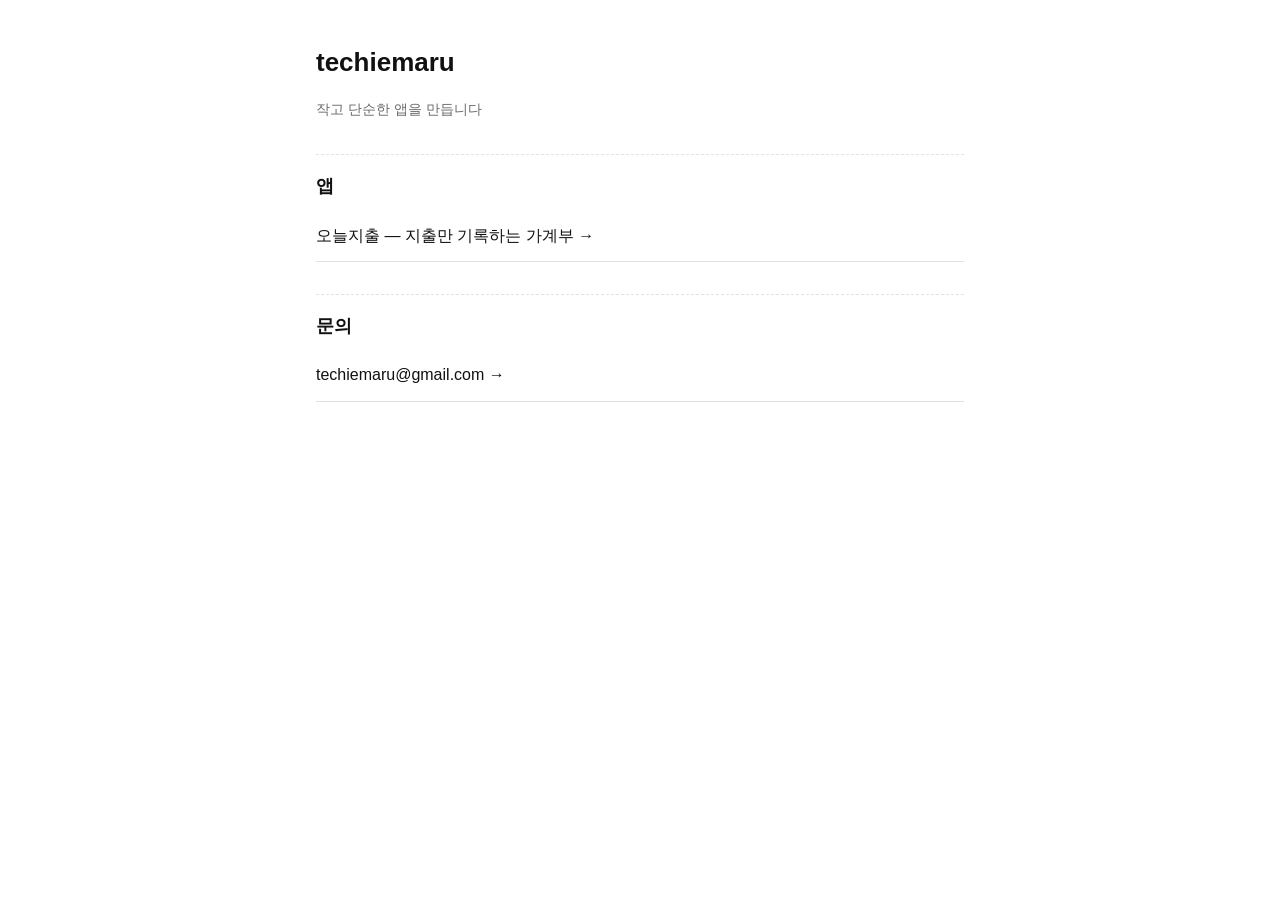
==== index.html @ 0b7cd79c "앱별 폴더로 정리: 오늘지출은 /todayspend/, 맨 위는 개발자 소개" ====
<!doctype html>
<html lang="ko">
<head>
<meta charset="utf-8">
<meta name="viewport" content="width=device-width, initial-scale=1">
<title>techiemaru</title>
<link rel="stylesheet" href="/style.css">
</head>
<body>
<main>
  <h1>techiemaru</h1>
  <p class="muted">작고 단순한 앱을 만듭니다</p>
  <h2>앱</h2>
  <div class="links">
    <a href="/todayspend/">오늘지출 — 지출만 기록하는 가계부 →</a>
  </div>
  <h2>문의</h2>
  <div class="links">
    <a href="mailto:techiemaru@gmail.com">techiemaru@gmail.com →</a>
  </div>
</main>
</body>
</html>
---- style.css ----
:root {
  --bg: #ffffff;
  --text: #111111;
  --muted: #6b6b6b;
  --line: #e2e2e2;
}
@media (prefers-color-scheme: dark) {
  :root {
    --bg: #000000;
    --text: #f2f2f2;
    --muted: #9a9a9a;
    --line: #2a2a2a;
  }
}
* { box-sizing: border-box; }
body {
  margin: 0;
  background: var(--bg);
  color: var(--text);
  font-family: -apple-system, BlinkMacSystemFont, "Apple SD Gothic Neo", "Noto Sans KR", sans-serif;
  line-height: 1.7;
  word-break: keep-all;
}
main { max-width: 680px; margin: 0 auto; padding: 32px 16px 64px; }
h1 { font-size: 26px; margin: 8px 0 4px; }
h2 { font-size: 18px; margin: 32px 0 8px; padding-top: 16px; border-top: 1px dashed var(--line); }
a { color: inherit; }
.muted { color: var(--muted); font-size: 14px; }
.back { margin: 0; font-size: 14px; }
.back a { text-decoration: none; color: var(--muted); }
table { width: 100%; border-collapse: collapse; font-size: 14px; }
th, td { text-align: left; vertical-align: top; padding: 8px 6px; border-bottom: 1px solid var(--line); }
th { white-space: nowrap; }
ul { padding-left: 20px; }
.fill { background: #ffe58f; color: #111; padding: 0 4px; }
.links a { display: block; padding: 12px 0; border-bottom: 1px solid var(--line); text-decoration: none; }
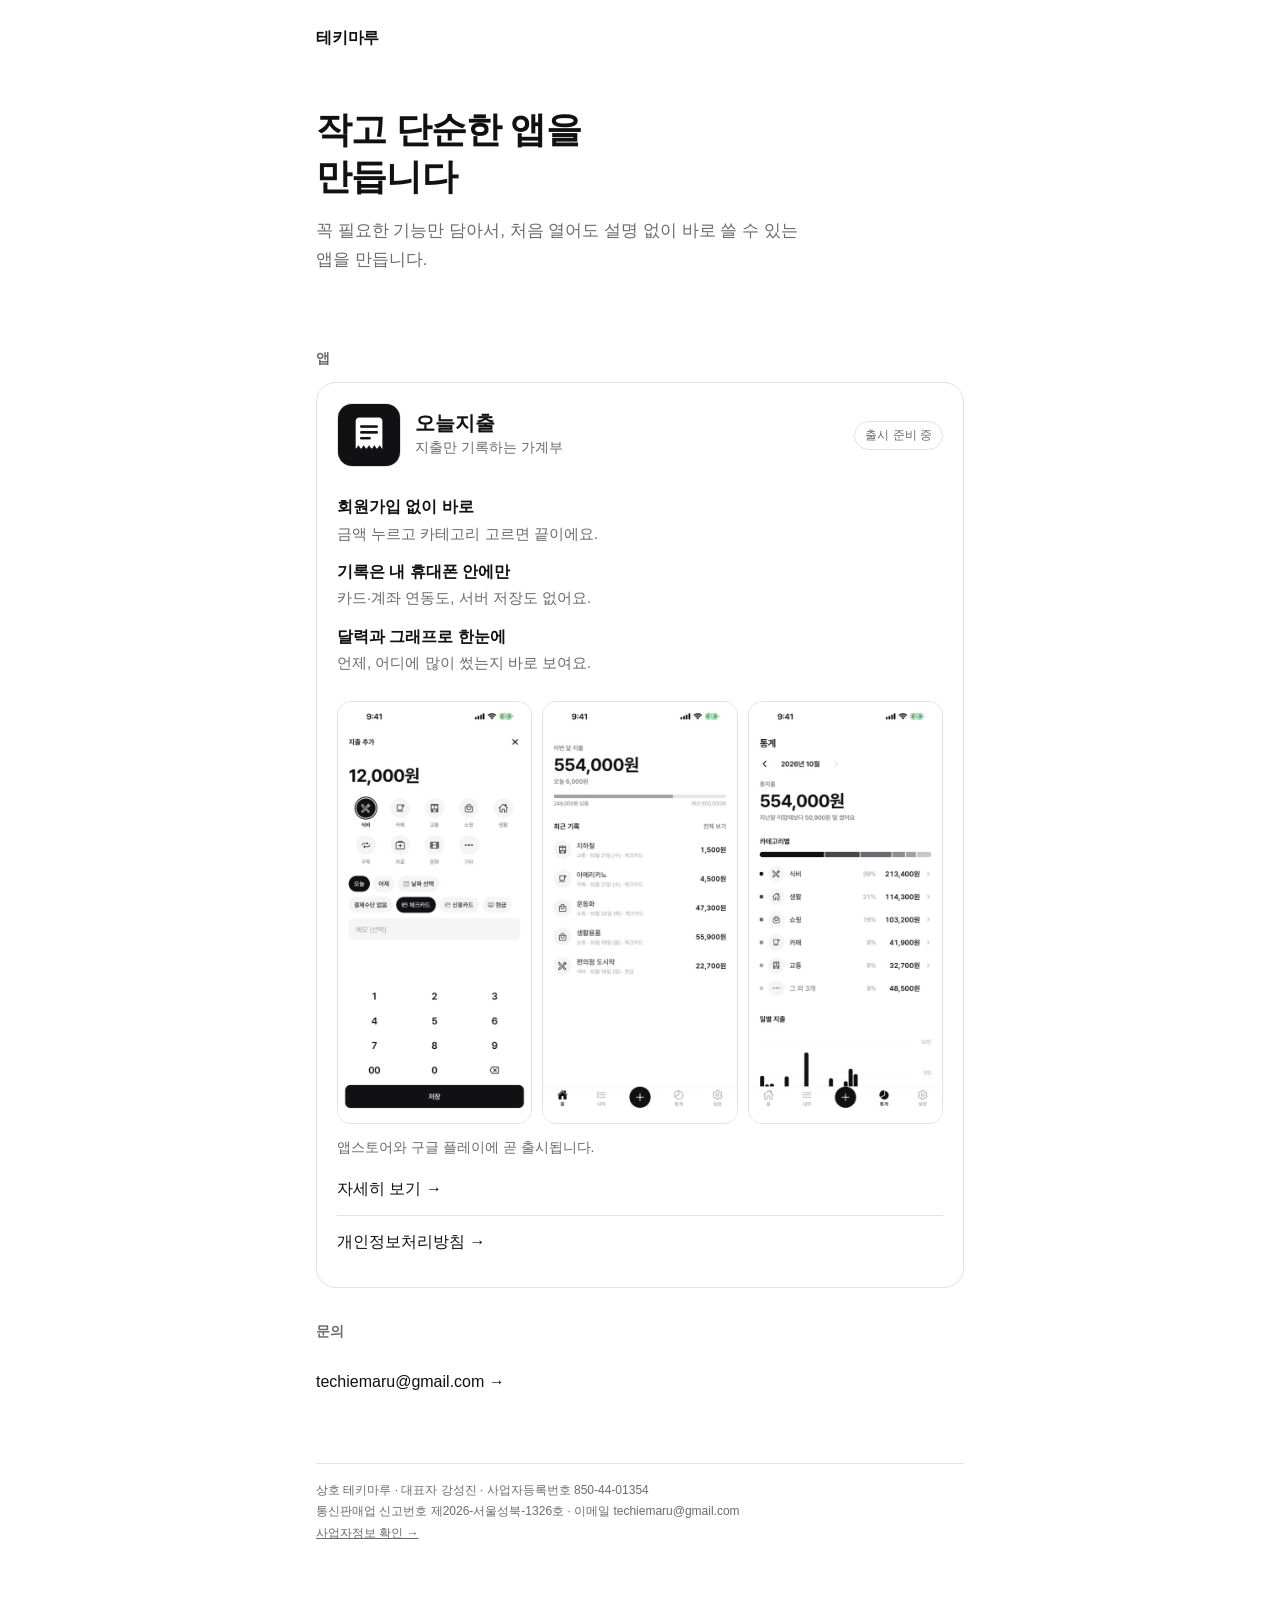
==== commit 8f8a5082: "첫 화면 새 디자인, 판매자 정보(통신판매업 신고번호) 추가" ====
--- a/index.html
+++ b/index.html
@@ -3,21 +3,66 @@
 <head>
 <meta charset="utf-8">
 <meta name="viewport" content="width=device-width, initial-scale=1">
-<title>techiemaru</title>
+<title>테키마루</title>
+<meta name="description" content="테키마루는 꼭 필요한 기능만 담은 작고 단순한 앱을 만듭니다.">
+<link rel="icon" href="/favicon.png">
+<link rel="apple-touch-icon" href="/apple-touch-icon.png">
 <link rel="stylesheet" href="/style.css">
 </head>
 <body>
-<main>
-  <h1>techiemaru</h1>
-  <p class="muted">작고 단순한 앱을 만듭니다</p>
-  <h2>앱</h2>
-  <div class="links">
-    <a href="/todayspend/">오늘지출 — 지출만 기록하는 가계부 →</a>
-  </div>
-  <h2>문의</h2>
-  <div class="links">
-    <a href="mailto:techiemaru@gmail.com">techiemaru@gmail.com →</a>
-  </div>
+<main class="home">
+  <header class="brand">테키마루</header>
+
+  <section class="hero">
+    <h1>작고 단순한 앱을<br>만듭니다</h1>
+    <p class="lead">꼭 필요한 기능만 담아서, 처음 열어도 설명 없이 바로 쓸 수 있는 앱을 만듭니다.</p>
+  </section>
+
+  <section>
+    <h2 class="label">앱</h2>
+    <article class="app-card">
+      <div class="app-head">
+        <img class="app-icon" src="/img/todayspend-icon.png" alt="" width="64" height="64">
+        <div>
+          <h3>오늘지출</h3>
+          <p class="muted">지출만 기록하는 가계부</p>
+        </div>
+        <span class="badge">출시 준비 중</span>
+      </div>
+
+      <ul class="points">
+        <li><strong>회원가입 없이 바로</strong> 금액 누르고 카테고리 고르면 끝이에요.</li>
+        <li><strong>기록은 내 휴대폰 안에만</strong> 카드·계좌 연동도, 서버 저장도 없어요.</li>
+        <li><strong>달력과 그래프로 한눈에</strong> 언제, 어디에 많이 썼는지 바로 보여요.</li>
+      </ul>
+
+      <div class="shots">
+        <img src="/img/todayspend-1-input.jpg" alt="지출 입력 화면" loading="lazy">
+        <img src="/img/todayspend-2-home.jpg" alt="오늘 지출 화면" loading="lazy">
+        <img src="/img/todayspend-4-stats.jpg" alt="통계 화면" loading="lazy">
+      </div>
+
+      <p class="store-note muted">앱스토어와 구글 플레이에 곧 출시됩니다.</p>
+
+      <div class="links">
+        <a href="/todayspend/">자세히 보기 →</a>
+        <a href="/todayspend/privacy.html">개인정보처리방침 →</a>
+      </div>
+    </article>
+  </section>
+
+  <section>
+    <h2 class="label">문의</h2>
+    <div class="links">
+      <a href="mailto:techiemaru@gmail.com">techiemaru@gmail.com →</a>
+    </div>
+  </section>
+
+  <footer class="biz">
+    <p>상호 테키마루 · 대표자 강성진 · 사업자등록번호 850-44-01354</p>
+    <p>통신판매업 신고번호 제2026-서울성북-1326호 · 이메일 techiemaru@gmail.com</p>
+    <p><a href="https://www.ftc.go.kr/bizCommPop.do?wrkr_no=8504401354" target="_blank" rel="noopener">사업자정보 확인 →</a></p>
+  </footer>
 </main>
 </body>
 </html>
--- a/style.css
+++ b/style.css
@@ -34,3 +34,33 @@
 ul { padding-left: 20px; }
 .fill { background: #ffe58f; color: #111; padding: 0 4px; }
 .links a { display: block; padding: 12px 0; border-bottom: 1px solid var(--line); text-decoration: none; }
+
+/* 첫 화면 */
+.home { padding-top: 24px; }
+.brand { font-weight: 700; font-size: 16px; letter-spacing: -0.2px; }
+.hero { padding: 56px 0 40px; }
+.hero h1 { font-size: 36px; line-height: 1.3; letter-spacing: -0.8px; margin: 0 0 16px; }
+.lead { font-size: 17px; color: var(--muted); margin: 0; max-width: 30em; }
+h2.label { border-top: 0; padding-top: 0; margin: 32px 0 12px; font-size: 14px; color: var(--muted); font-weight: 600; }
+.app-card { border: 1px solid var(--line); border-radius: 20px; padding: 20px; }
+.app-head { display: flex; align-items: center; gap: 14px; }
+.app-head h3 { margin: 0; font-size: 20px; line-height: 1.3; }
+.app-head .muted { margin: 0; }
+.app-head > div { flex: 1; min-width: 0; }
+.app-icon { width: 64px; height: 64px; border-radius: 15px; flex: none; border: 1px solid var(--line); }
+.badge { flex: none; font-size: 12px; padding: 3px 10px; border-radius: 999px; border: 1px solid var(--line); color: var(--muted); white-space: nowrap; }
+.points { list-style: none; padding: 0; margin: 20px 0; }
+.points li { padding: 6px 0; font-size: 15px; color: var(--muted); }
+.points strong { display: block; color: var(--text); font-size: 16px; }
+.shots { display: grid; grid-template-columns: repeat(3, 1fr); gap: 10px; margin: 8px 0 12px; }
+.shots img { width: 100%; height: auto; display: block; border-radius: 14px; border: 1px solid var(--line); }
+.store-note { margin: 4px 0 4px; }
+.biz { margin-top: 56px; padding-top: 16px; border-top: 1px solid var(--line); color: var(--muted); font-size: 12px; line-height: 1.8; }
+.biz p { margin: 0; }
+@media (max-width: 480px) {
+  .hero { padding: 40px 0 28px; }
+  .hero h1 { font-size: 30px; }
+  .badge { display: none; }
+}
+.home .links a:last-child { border-bottom: 0; }
+.biz a { color: var(--muted); }
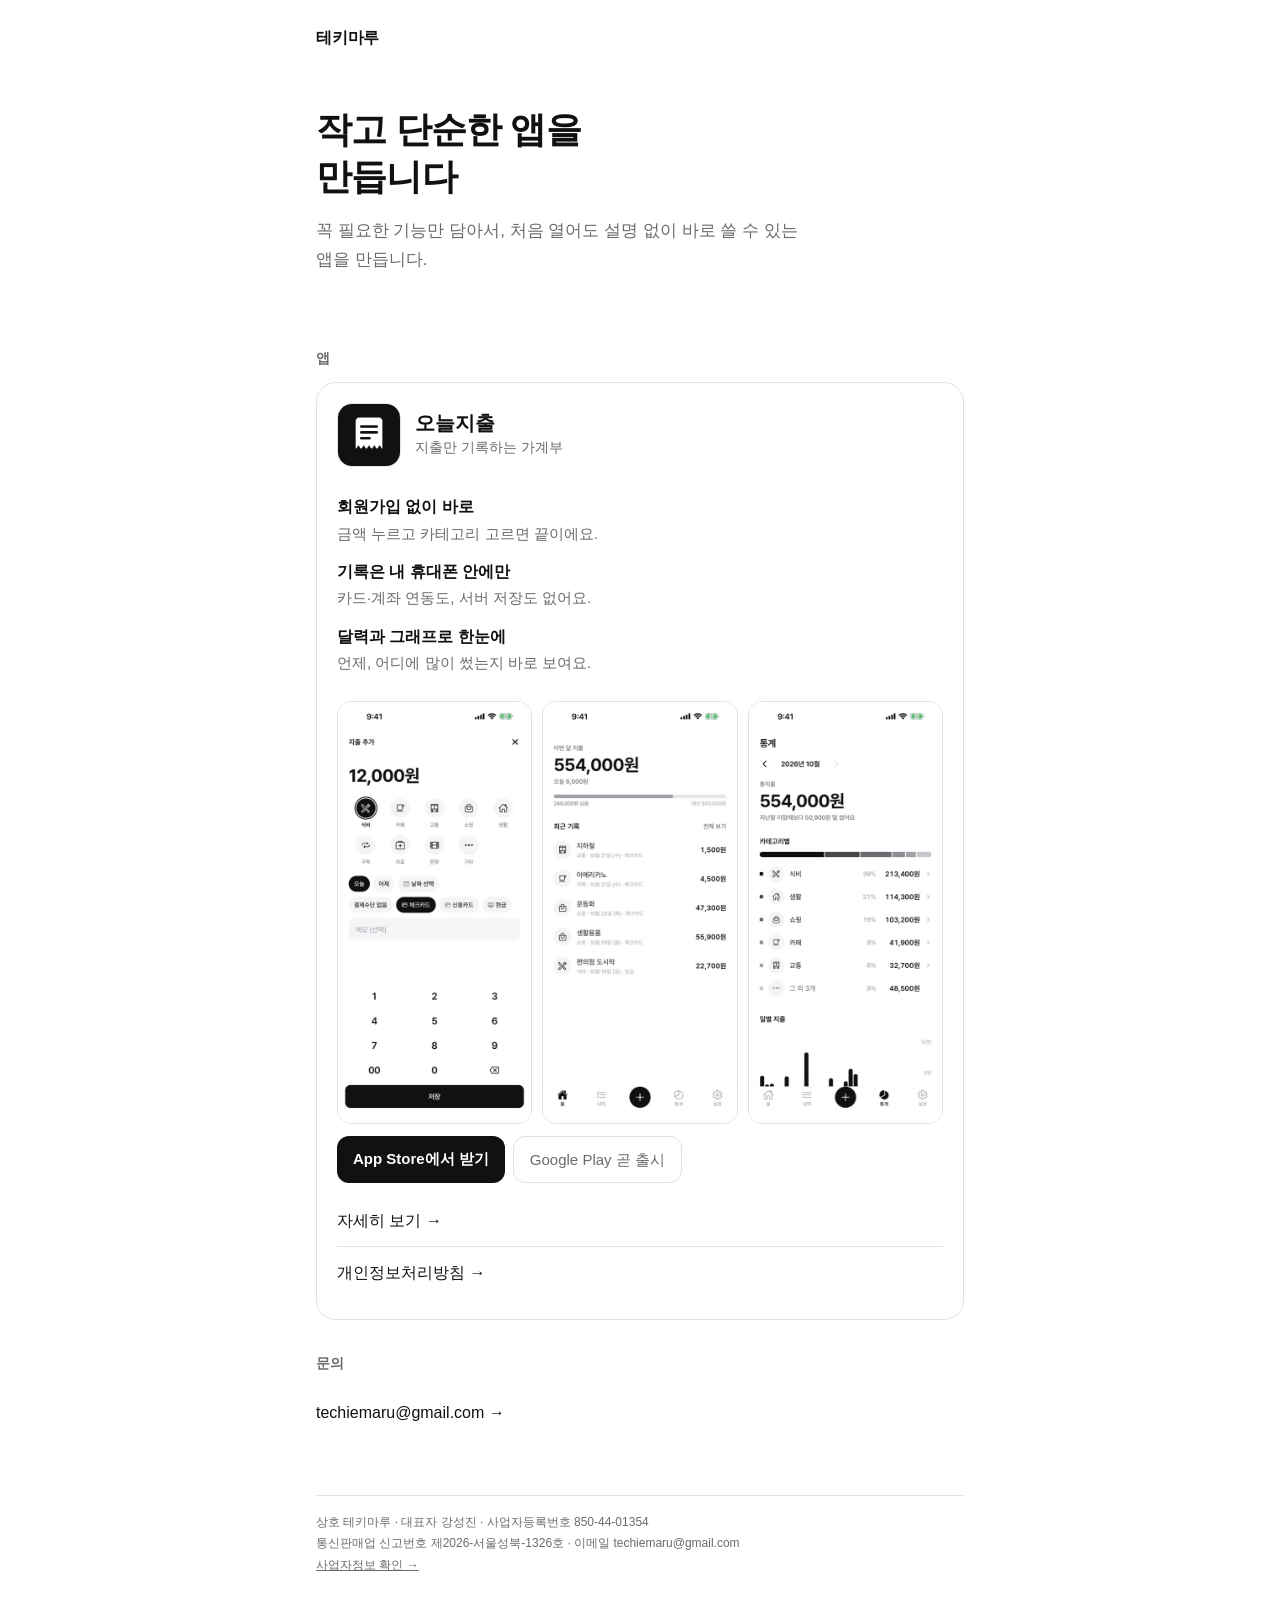
==== commit e05c33af: "앱스토어 출시: App Store에서 받기 버튼 추가" ====
--- a/index.html
+++ b/index.html
@@ -27,7 +27,6 @@
           <h3>오늘지출</h3>
           <p class="muted">지출만 기록하는 가계부</p>
         </div>
-        <span class="badge">출시 준비 중</span>
       </div>
 
       <ul class="points">
@@ -42,7 +41,10 @@
         <img src="/img/todayspend-4-stats.jpg" alt="통계 화면" loading="lazy">
       </div>
 
-      <p class="store-note muted">앱스토어와 구글 플레이에 곧 출시됩니다.</p>
+      <div class="store-buttons">
+        <a class="store-btn" href="https://apps.apple.com/kr/app/id6824415997">App Store에서 받기</a>
+        <span class="store-btn soon">Google Play 곧 출시</span>
+      </div>
 
       <div class="links">
         <a href="/todayspend/">자세히 보기 →</a>
--- a/style.css
+++ b/style.css
@@ -64,3 +64,6 @@
 }
 .home .links a:last-child { border-bottom: 0; }
 .biz a { color: var(--muted); }
+.store-buttons { display: flex; flex-wrap: wrap; gap: 8px; margin: 8px 0 12px; }
+.store-btn { display: inline-block; padding: 10px 16px; border-radius: 12px; background: var(--text); color: var(--bg); font-size: 15px; font-weight: 600; text-decoration: none; }
+.store-btn.soon { background: transparent; color: var(--muted); border: 1px solid var(--line); font-weight: 400; }
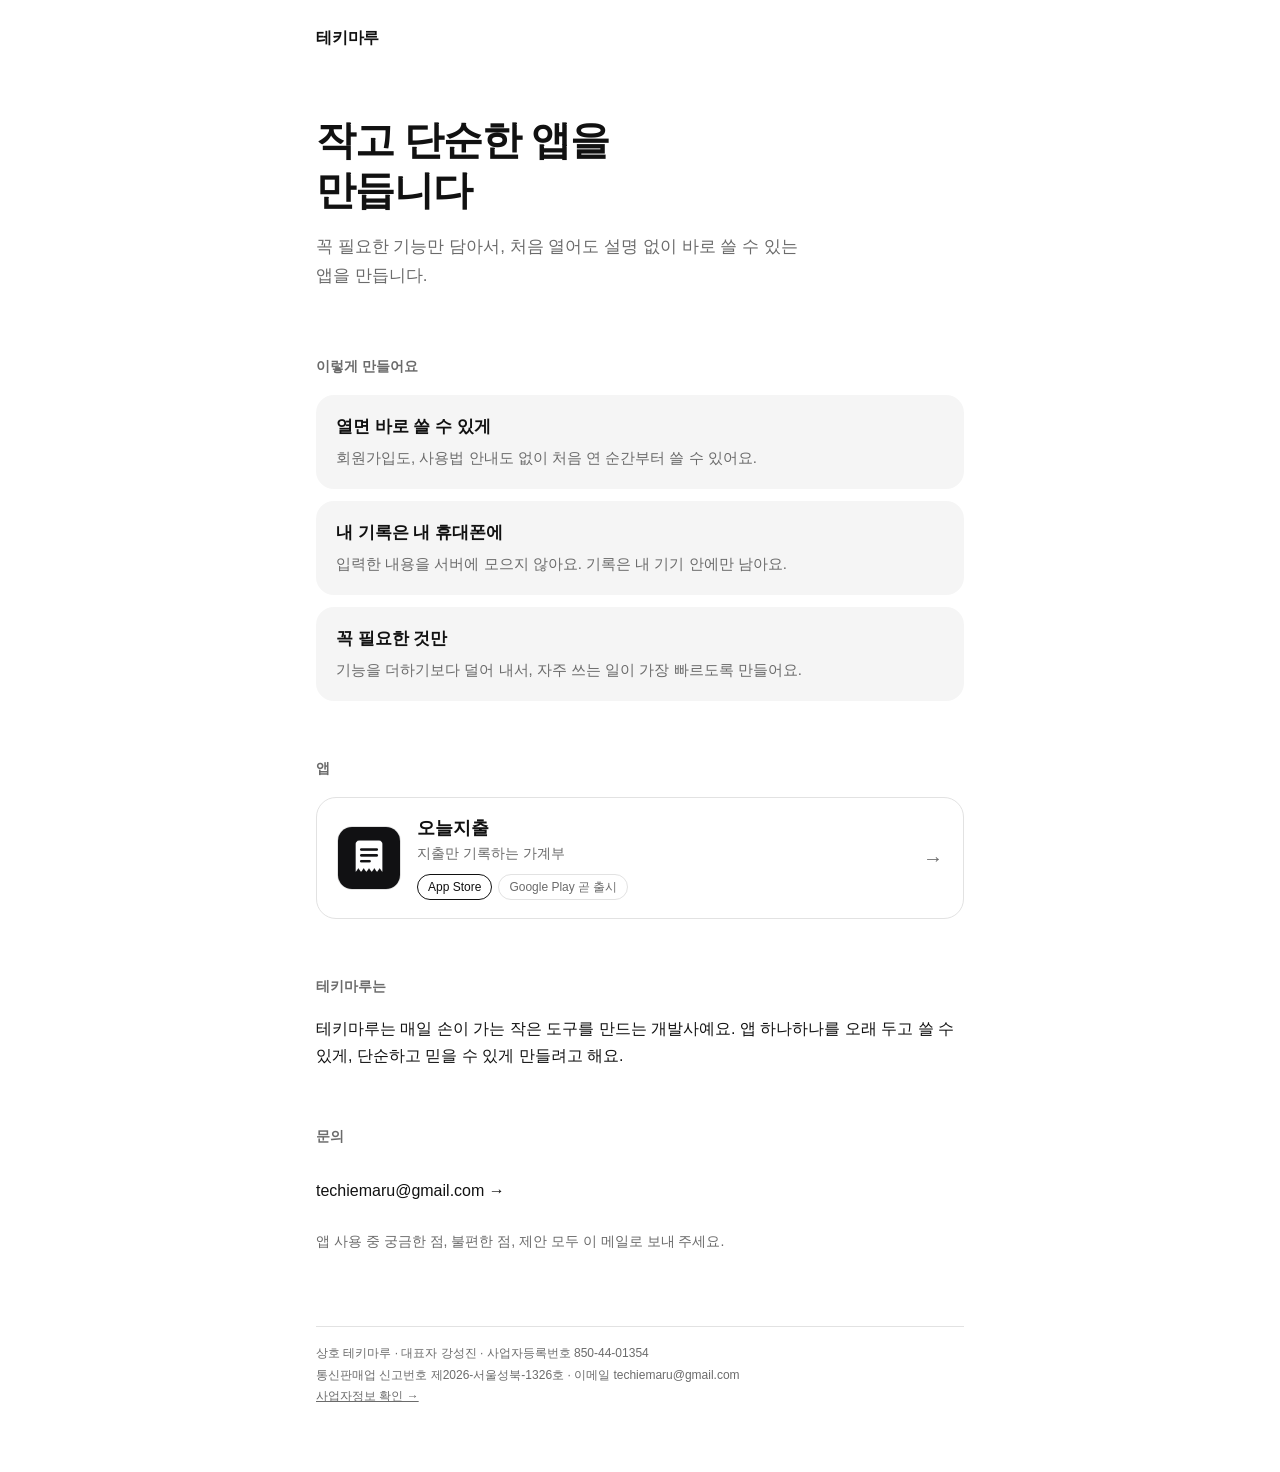
==== commit 8894a969: "홈페이지 개편: 메인은 회사 소개, 오늘지출 페이지에 기능·요금·자주 묻는 질문 Co-Authored-By: Claude Opus 5.5 <noreply@anthropic.com>" ====
--- a/index.html
+++ b/index.html
@@ -5,13 +5,16 @@
 <meta name="viewport" content="width=device-width, initial-scale=1">
 <title>테키마루</title>
 <meta name="description" content="테키마루는 꼭 필요한 기능만 담은 작고 단순한 앱을 만듭니다.">
+<meta property="og:title" content="테키마루">
+<meta property="og:description" content="꼭 필요한 기능만 담은 작고 단순한 앱을 만듭니다.">
+<meta property="og:url" content="https://techiemaru.github.io/">
 <link rel="icon" href="/favicon.png">
 <link rel="apple-touch-icon" href="/apple-touch-icon.png">
 <link rel="stylesheet" href="/style.css">
 </head>
 <body>
 <main class="home">
-  <header class="brand">테키마루</header>
+  <header><a class="brand" href="/">테키마루</a></header>
 
   <section class="hero">
     <h1>작고 단순한 앱을<br>만듭니다</h1>
@@ -19,38 +22,35 @@
   </section>
 
   <section>
+    <h2 class="label">이렇게 만들어요</h2>
+    <ul class="principles">
+      <li><strong>열면 바로 쓸 수 있게</strong><span>회원가입도, 사용법 안내도 없이 처음 연 순간부터 쓸 수 있어요.</span></li>
+      <li><strong>내 기록은 내 휴대폰에</strong><span>입력한 내용을 서버에 모으지 않아요. 기록은 내 기기 안에만 남아요.</span></li>
+      <li><strong>꼭 필요한 것만</strong><span>기능을 더하기보다 덜어 내서, 자주 쓰는 일이 가장 빠르도록 만들어요.</span></li>
+    </ul>
+  </section>
+
+  <section>
     <h2 class="label">앱</h2>
-    <article class="app-card">
-      <div class="app-head">
+    <div class="app-list">
+      <a class="app-card" href="/todayspend/">
         <img class="app-icon" src="/img/todayspend-icon.png" alt="" width="64" height="64">
         <div>
           <h3>오늘지출</h3>
           <p class="muted">지출만 기록하는 가계부</p>
+          <div class="chips">
+            <span class="chip on">App Store</span>
+            <span class="chip">Google Play 곧 출시</span>
+          </div>
         </div>
-      </div>
+        <span class="go" aria-hidden="true">→</span>
+      </a>
+    </div>
+  </section>
 
-      <ul class="points">
-        <li><strong>회원가입 없이 바로</strong> 금액 누르고 카테고리 고르면 끝이에요.</li>
-        <li><strong>기록은 내 휴대폰 안에만</strong> 카드·계좌 연동도, 서버 저장도 없어요.</li>
-        <li><strong>달력과 그래프로 한눈에</strong> 언제, 어디에 많이 썼는지 바로 보여요.</li>
-      </ul>
-
-      <div class="shots">
-        <img src="/img/todayspend-1-input.jpg" alt="지출 입력 화면" loading="lazy">
-        <img src="/img/todayspend-2-home.jpg" alt="오늘 지출 화면" loading="lazy">
-        <img src="/img/todayspend-4-stats.jpg" alt="통계 화면" loading="lazy">
-      </div>
-
-      <div class="store-buttons">
-        <a class="store-btn" href="https://apps.apple.com/kr/app/id6824415997">App Store에서 받기</a>
-        <span class="store-btn soon">Google Play 곧 출시</span>
-      </div>
-
-      <div class="links">
-        <a href="/todayspend/">자세히 보기 →</a>
-        <a href="/todayspend/privacy.html">개인정보처리방침 →</a>
-      </div>
-    </article>
+  <section class="about">
+    <h2 class="label">테키마루는</h2>
+    <p>테키마루는 매일 손이 가는 작은 도구를 만드는 개발사예요. 앱 하나하나를 오래 두고 쓸 수 있게, 단순하고 믿을 수 있게 만들려고 해요.</p>
   </section>
 
   <section>
@@ -58,6 +58,7 @@
     <div class="links">
       <a href="mailto:techiemaru@gmail.com">techiemaru@gmail.com →</a>
     </div>
+    <p class="muted">앱 사용 중 궁금한 점, 불편한 점, 제안 모두 이 메일로 보내 주세요.</p>
   </section>
 
   <footer class="biz">
--- a/style.css
+++ b/style.css
@@ -3,6 +3,7 @@
   --text: #111111;
   --muted: #6b6b6b;
   --line: #e2e2e2;
+  --soft: #f5f5f5;
 }
 @media (prefers-color-scheme: dark) {
   :root {
@@ -10,6 +11,7 @@
     --text: #f2f2f2;
     --muted: #9a9a9a;
     --line: #2a2a2a;
+    --soft: #141414;
   }
 }
 * { box-sizing: border-box; }
@@ -25,6 +27,7 @@
 h1 { font-size: 26px; margin: 8px 0 4px; }
 h2 { font-size: 18px; margin: 32px 0 8px; padding-top: 16px; border-top: 1px dashed var(--line); }
 a { color: inherit; }
+img { max-width: 100%; }
 .muted { color: var(--muted); font-size: 14px; }
 .back { margin: 0; font-size: 14px; }
 .back a { text-decoration: none; color: var(--muted); }
@@ -34,36 +37,74 @@
 ul { padding-left: 20px; }
 .fill { background: #ffe58f; color: #111; padding: 0 4px; }
 .links a { display: block; padding: 12px 0; border-bottom: 1px solid var(--line); text-decoration: none; }
+.links a:last-child { border-bottom: 0; }
 
-/* 첫 화면 */
+/* 공통 */
+.brand { font-weight: 700; font-size: 16px; letter-spacing: -0.2px; text-decoration: none; }
+h2.label { border-top: 0; padding-top: 0; margin: 56px 0 16px; font-size: 14px; color: var(--muted); font-weight: 600; }
+.lead { font-size: 17px; color: var(--muted); margin: 0; max-width: 30em; }
+.store-buttons { display: flex; flex-wrap: wrap; gap: 8px; margin: 20px 0 0; }
+.store-btn { display: inline-block; padding: 11px 18px; border-radius: 12px; background: var(--text); color: var(--bg); font-size: 15px; font-weight: 600; text-decoration: none; }
+.store-btn.soon { background: transparent; color: var(--muted); border: 1px solid var(--line); font-weight: 400; }
+.biz { margin-top: 72px; padding-top: 16px; border-top: 1px solid var(--line); color: var(--muted); font-size: 12px; line-height: 1.8; }
+.biz p { margin: 0; }
+.biz a { color: var(--muted); }
+
+/* 회사 첫 화면 */
 .home { padding-top: 24px; }
-.brand { font-weight: 700; font-size: 16px; letter-spacing: -0.2px; }
-.hero { padding: 56px 0 40px; }
-.hero h1 { font-size: 36px; line-height: 1.3; letter-spacing: -0.8px; margin: 0 0 16px; }
-.lead { font-size: 17px; color: var(--muted); margin: 0; max-width: 30em; }
-h2.label { border-top: 0; padding-top: 0; margin: 32px 0 12px; font-size: 14px; color: var(--muted); font-weight: 600; }
-.app-card { border: 1px solid var(--line); border-radius: 20px; padding: 20px; }
-.app-head { display: flex; align-items: center; gap: 14px; }
-.app-head h3 { margin: 0; font-size: 20px; line-height: 1.3; }
-.app-head .muted { margin: 0; }
-.app-head > div { flex: 1; min-width: 0; }
+.hero { padding: 64px 0 8px; }
+.hero h1 { font-size: 40px; line-height: 1.25; letter-spacing: -1px; margin: 0 0 18px; }
+.principles { list-style: none; padding: 0; margin: 0; display: grid; gap: 12px; }
+.principles li { background: var(--soft); border-radius: 18px; padding: 18px 20px; }
+.principles strong { display: block; font-size: 17px; margin-bottom: 2px; }
+.principles span { color: var(--muted); font-size: 15px; }
+.app-list { display: grid; gap: 12px; }
+.app-card { display: flex; align-items: center; gap: 16px; border: 1px solid var(--line); border-radius: 20px; padding: 18px 20px; text-decoration: none; }
+.app-card:hover { background: var(--soft); }
+.app-card > div { flex: 1; min-width: 0; }
+.app-card h3 { margin: 0; font-size: 18px; line-height: 1.35; }
+.app-card p { margin: 2px 0 0; }
+.app-card .go { flex: none; color: var(--muted); font-size: 20px; }
 .app-icon { width: 64px; height: 64px; border-radius: 15px; flex: none; border: 1px solid var(--line); }
-.badge { flex: none; font-size: 12px; padding: 3px 10px; border-radius: 999px; border: 1px solid var(--line); color: var(--muted); white-space: nowrap; }
-.points { list-style: none; padding: 0; margin: 20px 0; }
-.points li { padding: 6px 0; font-size: 15px; color: var(--muted); }
-.points strong { display: block; color: var(--text); font-size: 16px; }
-.shots { display: grid; grid-template-columns: repeat(3, 1fr); gap: 10px; margin: 8px 0 12px; }
-.shots img { width: 100%; height: auto; display: block; border-radius: 14px; border: 1px solid var(--line); }
-.store-note { margin: 4px 0 4px; }
-.biz { margin-top: 56px; padding-top: 16px; border-top: 1px solid var(--line); color: var(--muted); font-size: 12px; line-height: 1.8; }
-.biz p { margin: 0; }
-@media (max-width: 480px) {
-  .hero { padding: 40px 0 28px; }
-  .hero h1 { font-size: 30px; }
-  .badge { display: none; }
+.chips { display: flex; flex-wrap: wrap; gap: 6px; margin-top: 8px; }
+.chip { font-size: 12px; padding: 2px 10px; border-radius: 999px; border: 1px solid var(--line); color: var(--muted); white-space: nowrap; }
+.chip.on { border-color: var(--text); color: var(--text); }
+.about p { margin: 0 0 12px; }
+
+/* 앱 소개 */
+.app-hero { padding: 40px 0 8px; }
+.app-hero .app-icon { width: 88px; height: 88px; border-radius: 20px; }
+.app-hero h1 { font-size: 34px; letter-spacing: -0.8px; margin: 20px 0 0; line-height: 1.3; }
+.app-hero .sub { margin: 0 0 16px; color: var(--muted); }
+.app-hero .lead { color: var(--text); font-size: 19px; }
+.feature { display: grid; grid-template-columns: 1fr 210px; gap: 32px; align-items: center; padding: 40px 0; border-top: 1px solid var(--line); }
+.feature:first-child { border-top: 0; padding-top: 8px; }
+.feature:nth-of-type(even) { grid-template-columns: 210px 1fr; }
+.feature:nth-of-type(even) .shot { order: -1; }
+.feature h3 { font-size: 22px; line-height: 1.4; letter-spacing: -0.4px; margin: 0 0 10px; }
+.feature p { margin: 0 0 8px; color: var(--muted); }
+.feature ul { margin: 8px 0 0; padding-left: 18px; color: var(--muted); font-size: 15px; }
+.shot { width: 100%; height: auto; display: block; border-radius: 24px; border: 1px solid var(--line); }
+.plans { display: grid; grid-template-columns: 1fr 1fr; gap: 12px; }
+.plan { border: 1px solid var(--line); border-radius: 20px; padding: 20px; }
+.plan.pro { background: var(--soft); border-color: transparent; }
+.plan h3 { margin: 0; font-size: 18px; }
+.plan .price { margin: 2px 0 12px; font-size: 14px; color: var(--muted); }
+.plan ul { margin: 0; padding-left: 18px; font-size: 15px; }
+.plan li { padding: 2px 0; }
+.faq details { border-bottom: 1px solid var(--line); }
+.faq summary { cursor: pointer; padding: 14px 0; font-weight: 600; list-style: none; display: flex; justify-content: space-between; gap: 12px; }
+.faq summary::-webkit-details-marker { display: none; }
+.faq summary::after { content: "+"; color: var(--muted); font-weight: 400; }
+.faq details[open] summary::after { content: "−"; }
+.faq details p { margin: 0 0 16px; color: var(--muted); }
+
+@media (max-width: 560px) {
+  .hero { padding: 40px 0 0; }
+  .hero h1 { font-size: 32px; }
+  .app-hero h1 { font-size: 30px; }
+  .feature, .feature:nth-of-type(even) { grid-template-columns: 1fr; gap: 20px; padding: 32px 0; }
+  .feature:nth-of-type(even) .shot { order: 0; }
+  .feature .shot { width: 62%; margin: 0 auto; }
+  .plans { grid-template-columns: 1fr; }
 }
-.home .links a:last-child { border-bottom: 0; }
-.biz a { color: var(--muted); }
-.store-buttons { display: flex; flex-wrap: wrap; gap: 8px; margin: 8px 0 12px; }
-.store-btn { display: inline-block; padding: 10px 16px; border-radius: 12px; background: var(--text); color: var(--bg); font-size: 15px; font-weight: 600; text-decoration: none; }
-.store-btn.soon { background: transparent; color: var(--muted); border: 1px solid var(--line); font-weight: 400; }
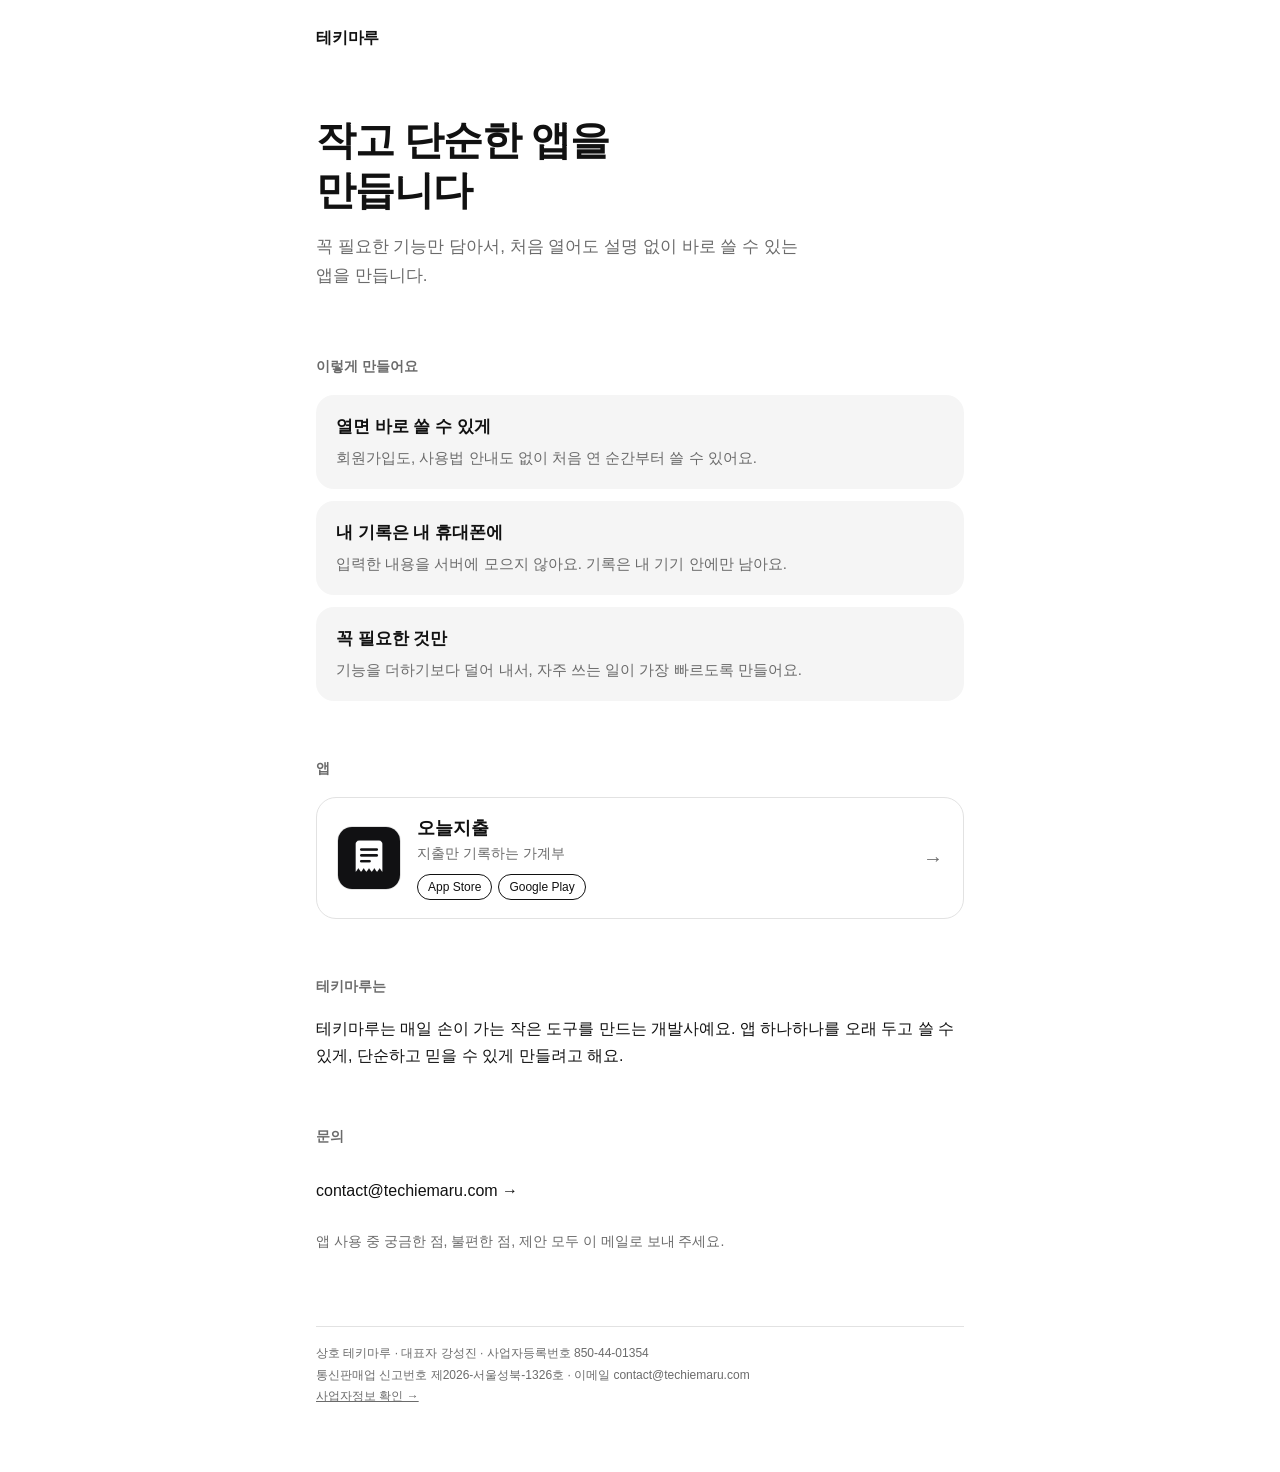
==== commit dd32599b: "구글 플레이 출시 반영: Google Play 버튼, 문의 메일 contact@techiemaru.com, 주소 techiemaru.com Co-Authored-By: Claude" ====
--- a/index.html
+++ b/index.html
@@ -7,7 +7,7 @@
 <meta name="description" content="테키마루는 꼭 필요한 기능만 담은 작고 단순한 앱을 만듭니다.">
 <meta property="og:title" content="테키마루">
 <meta property="og:description" content="꼭 필요한 기능만 담은 작고 단순한 앱을 만듭니다.">
-<meta property="og:url" content="https://techiemaru.github.io/">
+<meta property="og:url" content="https://techiemaru.com/">
 <link rel="icon" href="/favicon.png">
 <link rel="apple-touch-icon" href="/apple-touch-icon.png">
 <link rel="stylesheet" href="/style.css">
@@ -40,7 +40,7 @@
           <p class="muted">지출만 기록하는 가계부</p>
           <div class="chips">
             <span class="chip on">App Store</span>
-            <span class="chip">Google Play 곧 출시</span>
+            <span class="chip on">Google Play</span>
           </div>
         </div>
         <span class="go" aria-hidden="true">→</span>
@@ -56,14 +56,14 @@
   <section>
     <h2 class="label">문의</h2>
     <div class="links">
-      <a href="mailto:techiemaru@gmail.com">techiemaru@gmail.com →</a>
+      <a href="mailto:contact@techiemaru.com">contact@techiemaru.com →</a>
     </div>
     <p class="muted">앱 사용 중 궁금한 점, 불편한 점, 제안 모두 이 메일로 보내 주세요.</p>
   </section>
 
   <footer class="biz">
     <p>상호 테키마루 · 대표자 강성진 · 사업자등록번호 850-44-01354</p>
-    <p>통신판매업 신고번호 제2026-서울성북-1326호 · 이메일 techiemaru@gmail.com</p>
+    <p>통신판매업 신고번호 제2026-서울성북-1326호 · 이메일 contact@techiemaru.com</p>
     <p><a href="https://www.ftc.go.kr/bizCommPop.do?wrkr_no=8504401354" target="_blank" rel="noopener">사업자정보 확인 →</a></p>
   </footer>
 </main>
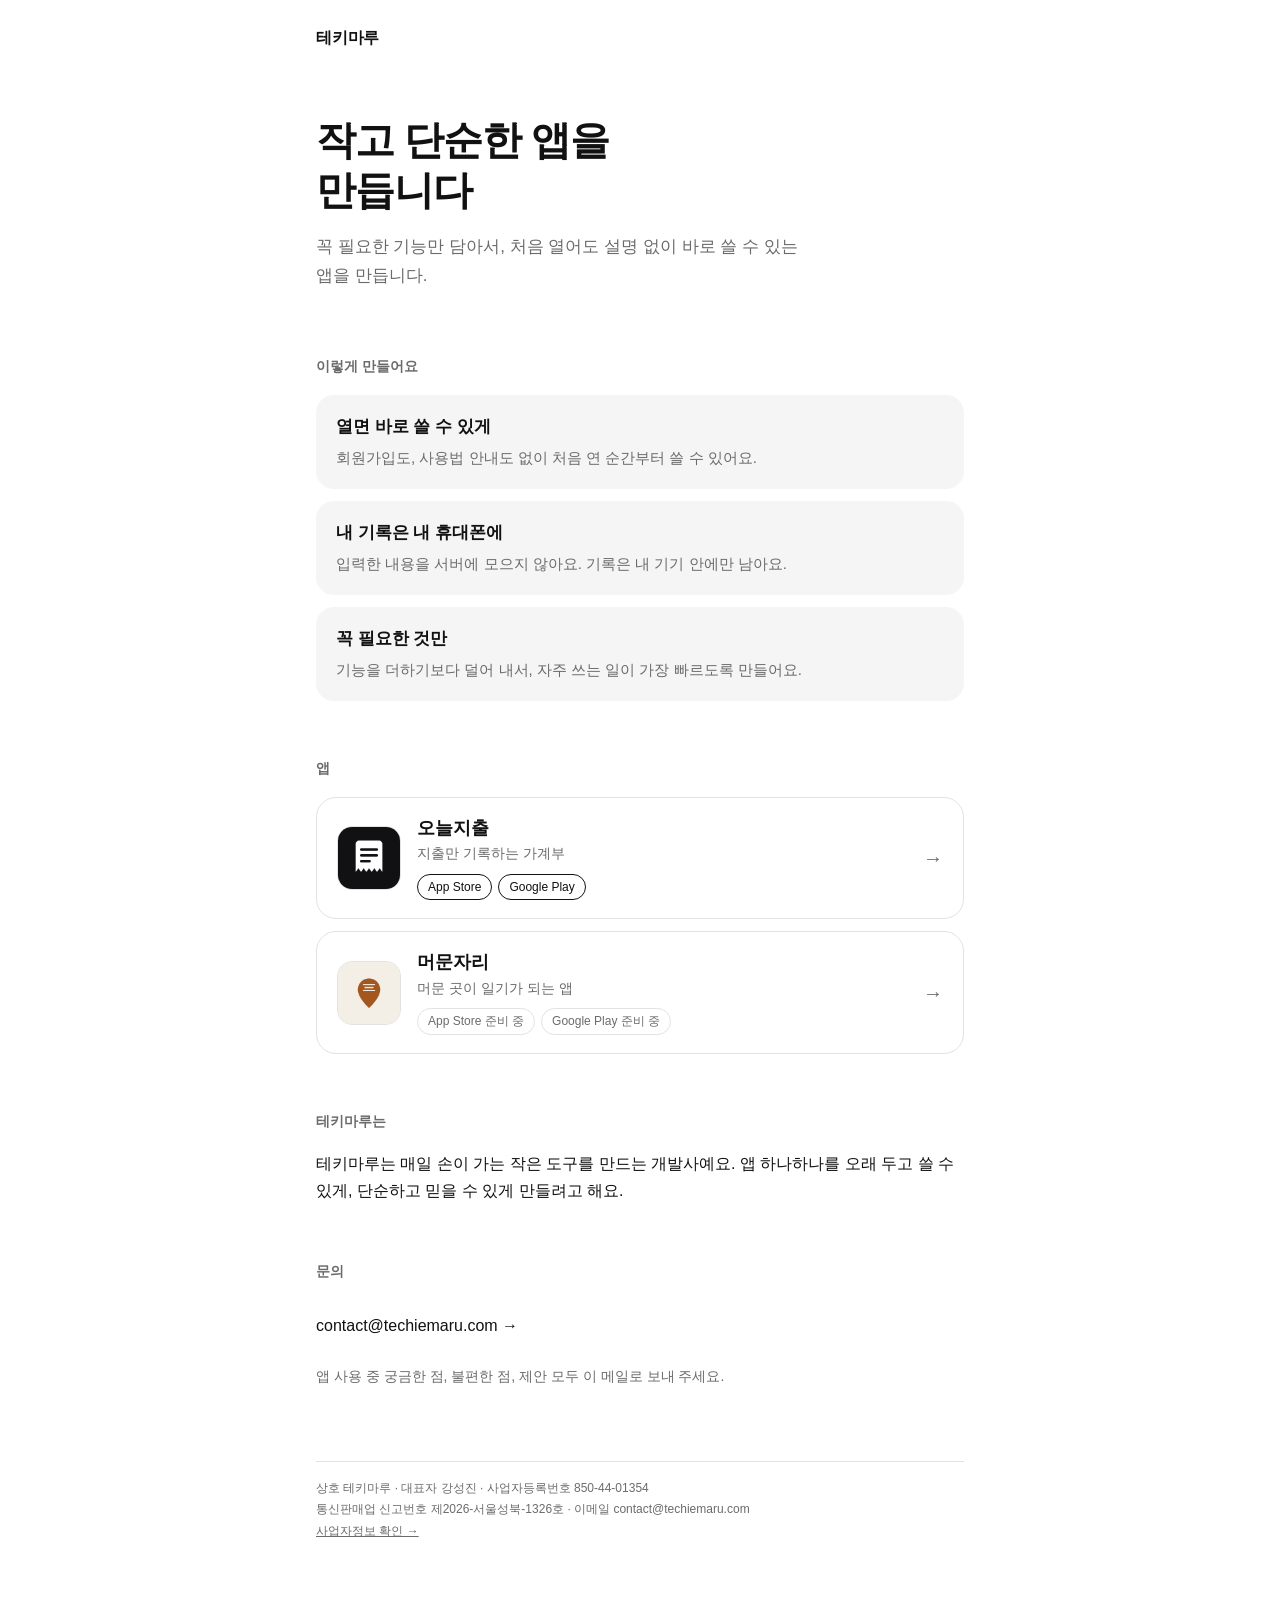
==== commit f52b0de1: "머문자리 소개 페이지와 개인정보처리방침, 메인 앱 목록에 머문자리 추가" ====
--- a/index.html
+++ b/index.html
@@ -45,6 +45,18 @@
         </div>
         <span class="go" aria-hidden="true">→</span>
       </a>
+      <a class="app-card" href="/staylog/">
+        <img class="app-icon" src="/img/staylog-icon.png" alt="" width="64" height="64">
+        <div>
+          <h3>머문자리</h3>
+          <p class="muted">머문 곳이 일기가 되는 앱</p>
+          <div class="chips">
+            <span class="chip">App Store 준비 중</span>
+            <span class="chip">Google Play 준비 중</span>
+          </div>
+        </div>
+        <span class="go" aria-hidden="true">→</span>
+      </a>
     </div>
   </section>
 
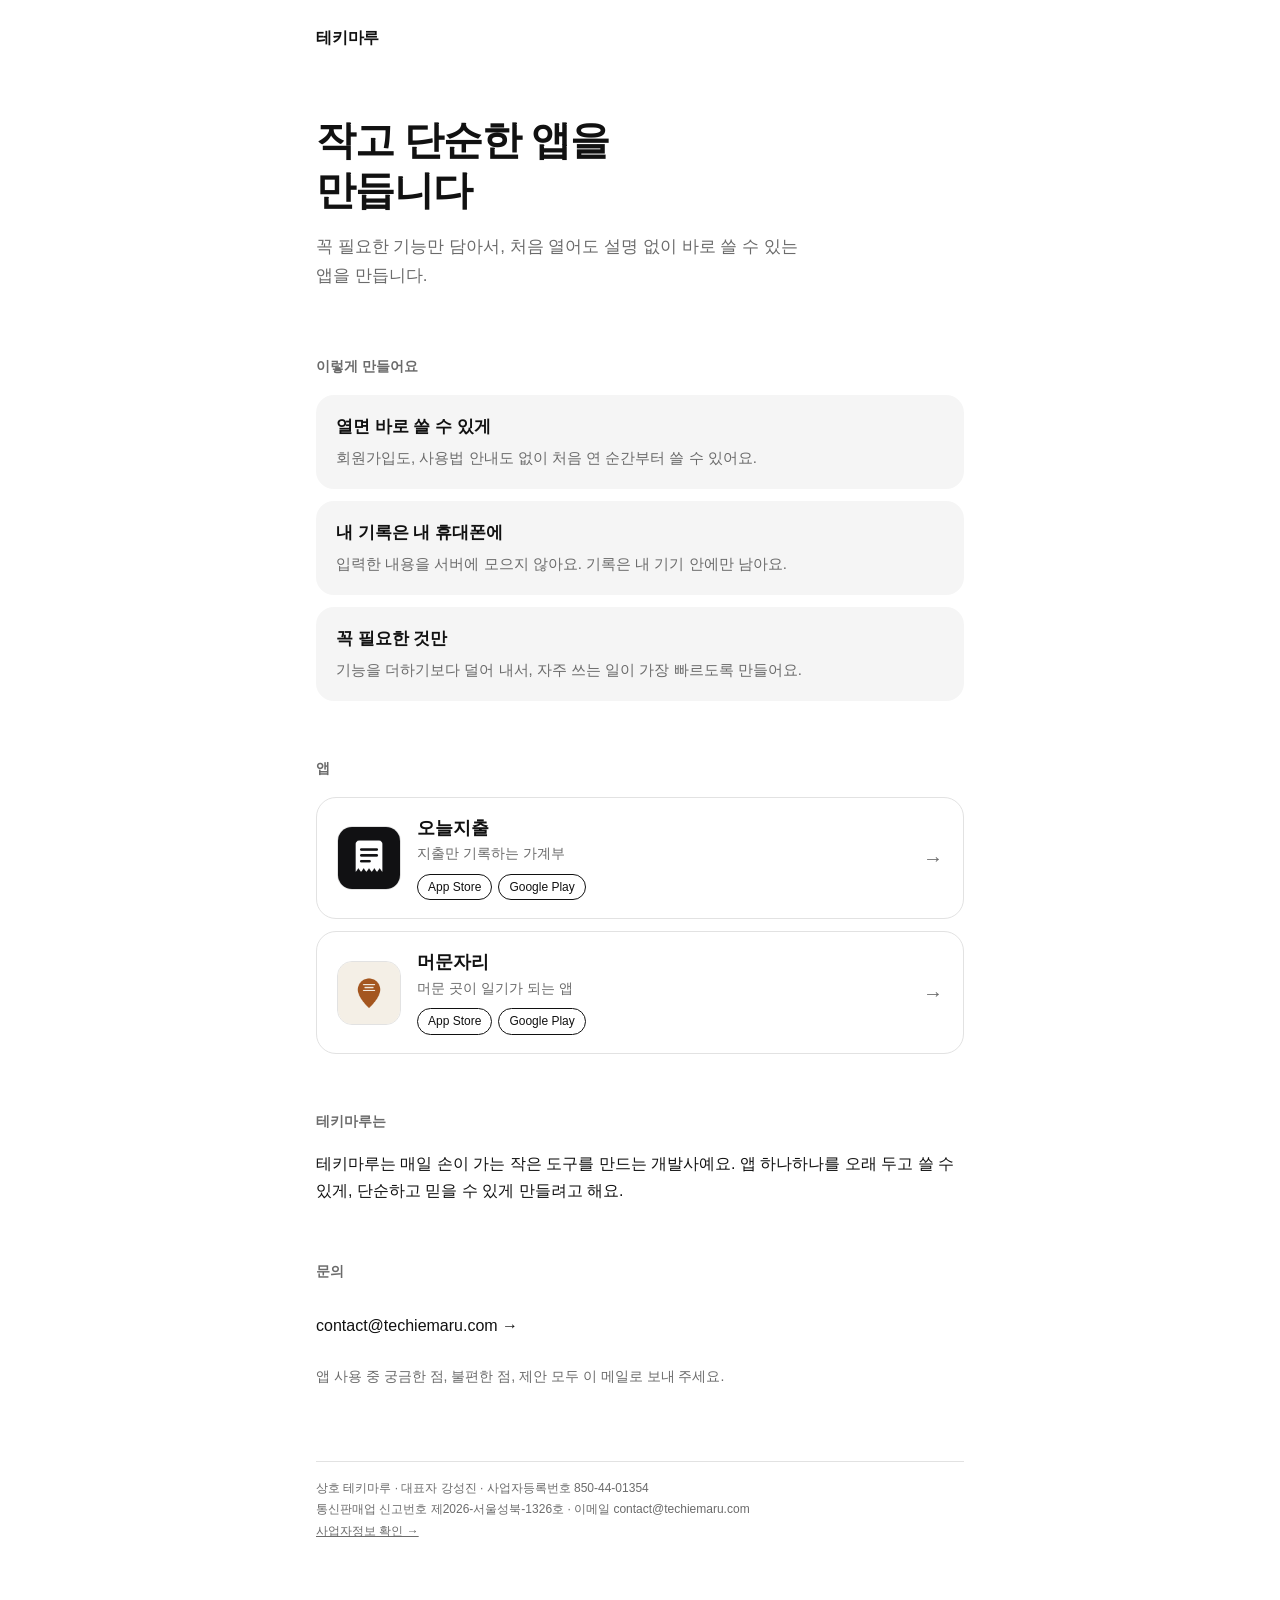
==== commit 89bdcbc0: "머문자리 스토어 버튼을 실제 링크로 Co-Authored-By: Claude Fable 5.1 <noreply@anthropic.com>" ====
--- a/index.html
+++ b/index.html
@@ -51,8 +51,8 @@
           <h3>머문자리</h3>
           <p class="muted">머문 곳이 일기가 되는 앱</p>
           <div class="chips">
-            <span class="chip">App Store 준비 중</span>
-            <span class="chip">Google Play 준비 중</span>
+            <span class="chip on">App Store</span>
+            <span class="chip on">Google Play</span>
           </div>
         </div>
         <span class="go" aria-hidden="true">→</span>
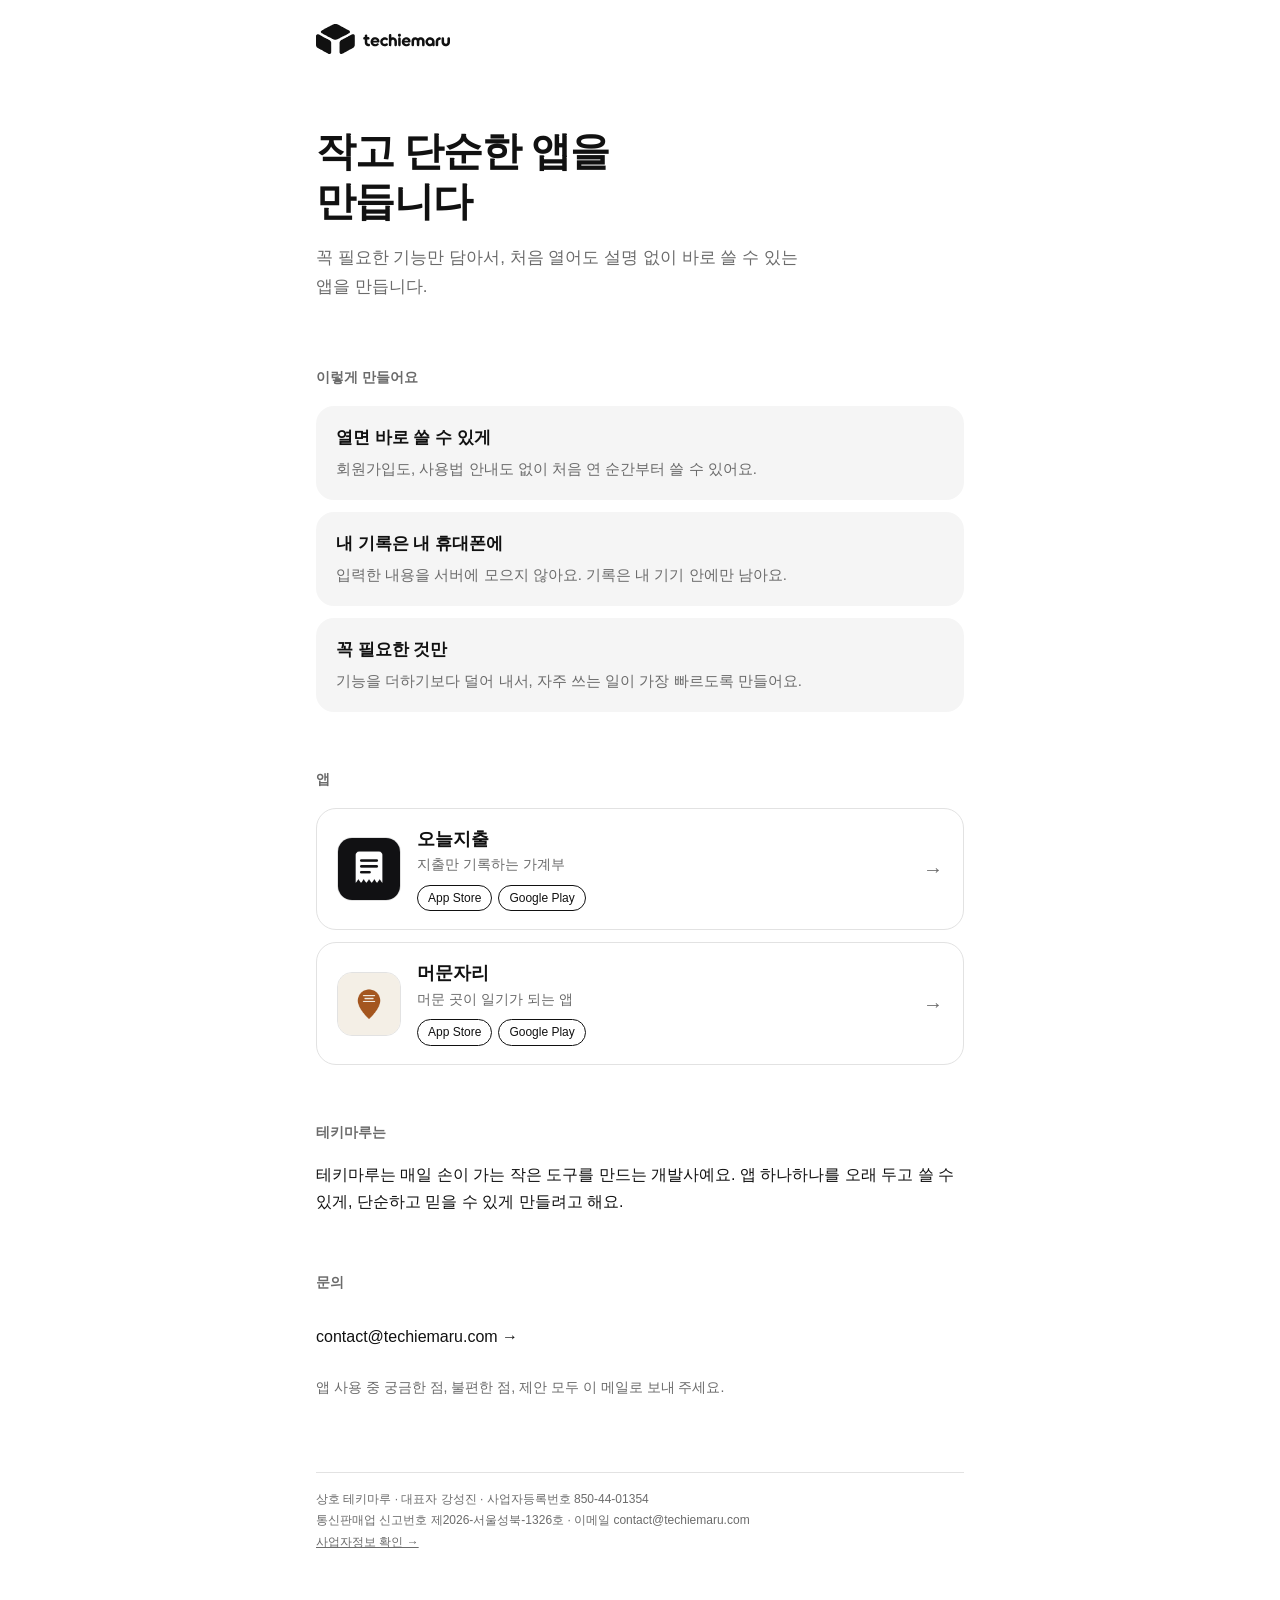
==== commit cc29bf21: "홈페이지에 새 큐브 로고: 머리말 가로형 로고(밝은·어두운 화면), 앱 페이지 돌아가기 링크에 심볼, 탭 아이콘 큐브로 Co-Authored-By: Claude Opus 5.5 <" ====
--- a/index.html
+++ b/index.html
@@ -10,11 +10,16 @@
 <meta property="og:url" content="https://techiemaru.com/">
 <link rel="icon" href="/favicon.png">
 <link rel="apple-touch-icon" href="/apple-touch-icon.png">
-<link rel="stylesheet" href="/style.css">
+<link rel="stylesheet" href="/style.css?v=20261118">
 </head>
 <body>
 <main class="home">
-  <header><a class="brand" href="/">테키마루</a></header>
+  <header><a class="brand logo" href="/" aria-label="테키마루 홈">
+    <picture>
+      <source srcset="/img/techiemaru-logo-white.svg" media="(prefers-color-scheme: dark)">
+      <img src="/img/techiemaru-logo.svg" alt="테키마루 techiemaru" width="134" height="30">
+    </picture>
+  </a></header>
 
   <section class="hero">
     <h1>작고 단순한 앱을<br>만듭니다</h1>
--- a/style.css
+++ b/style.css
@@ -41,6 +41,10 @@
 
 /* 공통 */
 .brand { font-weight: 700; font-size: 16px; letter-spacing: -0.2px; text-decoration: none; }
+.brand.logo { display: inline-flex; align-items: center; }
+.brand.logo img { display: block; height: 30px; width: auto; }
+.back-home { display: inline-flex; align-items: center; gap: 6px; }
+.back-mark img { display: block; height: 14px; width: auto; }
 h2.label { border-top: 0; padding-top: 0; margin: 56px 0 16px; font-size: 14px; color: var(--muted); font-weight: 600; }
 .lead { font-size: 17px; color: var(--muted); margin: 0; max-width: 30em; }
 .store-buttons { display: flex; flex-wrap: wrap; gap: 8px; margin: 20px 0 0; }
@@ -77,6 +81,7 @@
 .app-hero h1 { font-size: 34px; letter-spacing: -0.8px; margin: 20px 0 0; line-height: 1.3; }
 .app-hero .sub { margin: 0 0 16px; color: var(--muted); }
 .app-hero .lead { color: var(--text); font-size: 19px; }
+.app-hero .hero-art { width: 100%; height: auto; display: block; margin-top: 28px; border-radius: 20px; border: 1px solid var(--line); }
 .feature { display: grid; grid-template-columns: 1fr 210px; gap: 32px; align-items: center; padding: 40px 0; border-top: 1px solid var(--line); }
 .feature:first-child { border-top: 0; padding-top: 8px; }
 .feature:nth-of-type(even) { grid-template-columns: 210px 1fr; }
